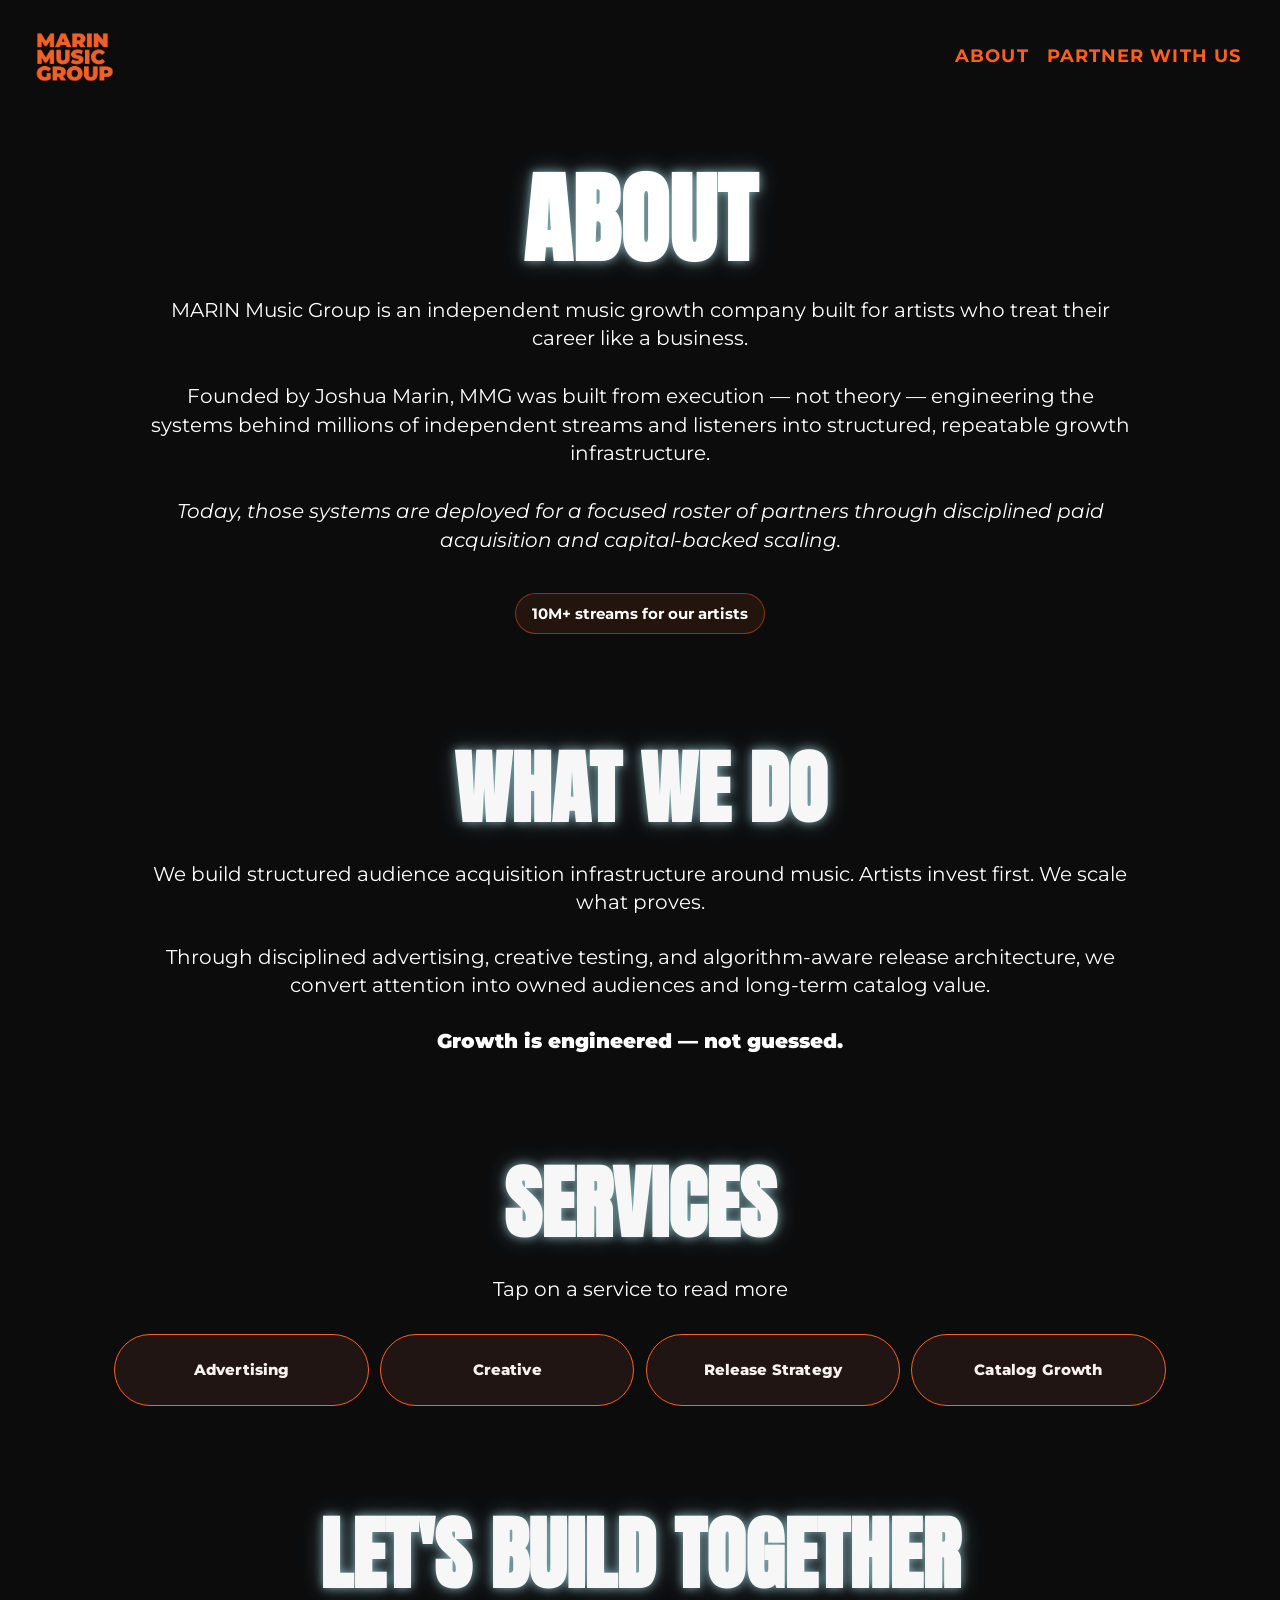
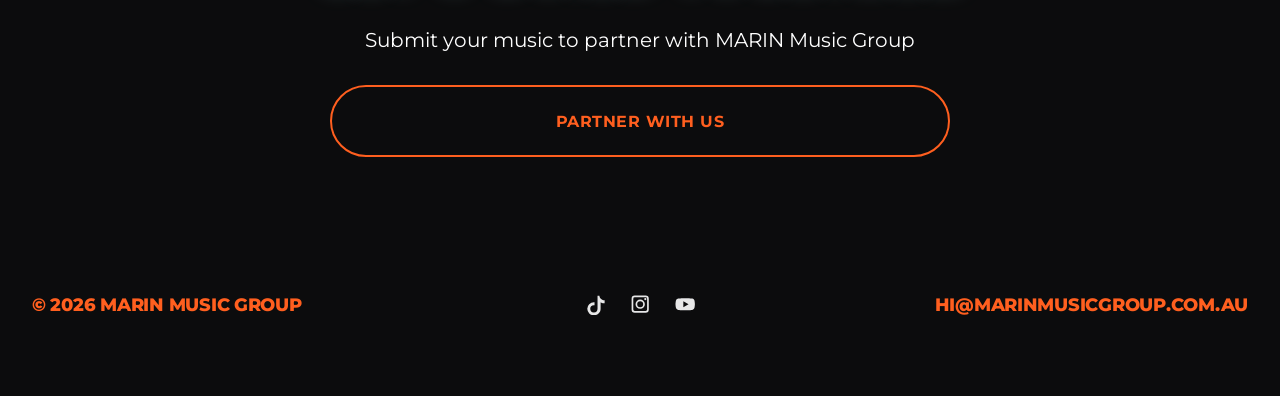
==== about.html @ ec26d5ca "Add Logo" ====
<!DOCTYPE html>
<html lang="en">
<head>
  <meta charset="UTF-8">
  <meta name="viewport" content="width=device-width, initial-scale=1.0">
  <title>About | Marin Music Group</title>
  <meta name="description" content="About MARIN Music Group">
  <link rel="preconnect" href="https://fonts.googleapis.com">
  <link rel="preconnect" href="https://fonts.gstatic.com" crossorigin>
  <link href="https://fonts.googleapis.com/css2?family=Anton&family=Montserrat:ital,wght@0,400;0,600;0,800;1,400&display=swap" rel="stylesheet">
  <link rel="stylesheet" href="style.css">
  <script defer src="/_vercel/insights/script.js"></script>
  <script defer src="script.js"></script>
  <style>
    html {
      background: #0c0c0d;
    }

    .about-main {
      background: linear-gradient(180deg, var(--bg-black) 0%, var(--bg-deep) 100%);
      padding-top: 0;
    }

    .site-header {
      border-bottom: 0;
    }

    .about-main .shell {
      width: min(100%, 1200px);
      margin-inline: auto;
      padding-inline: clamp(1rem, 4vw, 2rem);
    }

    .about-hero {
      padding: clamp(2.2rem, 4.8vw, 3.6rem) 0 clamp(2.4rem, 4.8vw, 3.4rem);
      min-height: auto;
      text-align: center;
    }

    .about-kicker {
      margin-bottom: clamp(0.75rem, 1.6vw, 1.2rem);
      color: var(--accent);
      letter-spacing: 0.1em;
      font-weight: 700;
      text-transform: uppercase;
      font-size: clamp(0.78rem, 1.6vw, 0.9rem);
    }

    .about-hero h1 {
      margin: 0 0 clamp(1.25rem, 2.6vw, 1.8rem);
      font-family: "Anton", sans-serif;
      text-transform: uppercase;
      letter-spacing: 0.01em;
      line-height: 0.96;
      font-size: clamp(2.6rem, 8vw, 6.2rem);
      color: #ffffff;
      text-shadow: 0 0 10px rgba(182, 243, 255, 0.62), 0 0 22px rgba(182, 243, 255, 0.28);
      transition: transform 260ms cubic-bezier(0.22, 1, 0.36, 1), filter 260ms cubic-bezier(0.22, 1, 0.36, 1);
    }

    .about-hero h1:hover {
      transform: translate3d(0, -3px, 0) scale(1.012);
      filter: brightness(1.08);
    }

    .about-lead {
      margin: 0 auto;
      max-width: 980px;
      color: #ffffff;
      font-size: clamp(0.98rem, 1.7vw, 1.24rem);
      line-height: 1.45;
    }

    .about-lead-emphasis {
      font-style: italic;
    }

    .founder-meta {
      margin: clamp(1.8rem, 3vw, 2.4rem) auto 0;
      max-width: fit-content;
      border: 1px solid rgba(255, 95, 31, 0.45);
      border-radius: 999px;
      padding: 0.62rem 1rem;
      color: #ffffff;
      font-weight: 700;
      font-size: clamp(0.78rem, 1.3vw, 0.95rem);
      background: rgba(255, 95, 31, 0.1);
      transition: transform 220ms ease, box-shadow 220ms ease, background-color 220ms ease;
      cursor: default;
    }

    .founder-meta:hover {
      transform: translateY(-1px);
      background: #261814;
      box-shadow: 0 0 18px rgba(255, 95, 31, 0.22);
    }

    .about-section {
      padding: clamp(2rem, 5.2vw, 3.4rem) 0;
      text-align: center;
    }

    .what-we-do-section {
      padding-top: clamp(2.6rem, 5.8vw, 3.8rem);
    }

    .about-section h2 {
      font-family: "Anton", sans-serif;
      font-size: clamp(2rem, 6.6vw, 5rem);
      line-height: 0.98;
      text-transform: uppercase;
      color: #f7f7f7;
      text-shadow: 0 0 10px rgba(182, 243, 255, 0.62), 0 0 22px rgba(182, 243, 255, 0.28);
      animation: glowPulse 3.2s ease-in-out infinite;
    }

    .about-cta-title {
      font-size: clamp(1.35rem, 2.7vw, 2.65rem);
      line-height: 1.02;
    }

    .about-cta-title .underlined {
      white-space: nowrap;
    }

    .underlined {
      position: relative;
      display: inline-block;
      padding-bottom: 0.22em;
    }

    .underlined::after {
      content: none;
    }

    .about-section p {
      margin: 1rem auto 0;
      max-width: 940px;
      color: #ffffff;
      font-size: clamp(0.95rem, 1.6vw, 1.15rem);
      line-height: 1.45;
    }

    .what-we-do-section p {
      max-width: 980px;
      font-size: clamp(0.98rem, 1.7vw, 1.24rem);
      line-height: 1.4;
    }


    .montserrat-black {
      font-family: "Montserrat", sans-serif;
      font-weight: 900;
    }

    .about-section p.services-helper {
      font-style: normal;
      font-weight: 400;
      font-size: clamp(0.98rem, 1.7vw, 1.24rem);
      line-height: 1.4;
      color: #ffffff;
      text-transform: none;
      letter-spacing: 0;
    }

    .about-section p.cta-helper {
      font-style: normal;
      font-weight: 400;
      font-size: clamp(0.98rem, 1.7vw, 1.24rem);
      line-height: 1.4;
      color: #ffffff;
      text-transform: none;
      letter-spacing: 0;
    }

    .about-section ul {
      margin: 1rem auto 0;
      list-style: none;
      max-width: 860px;
      display: grid;
      gap: 0.62rem;
    }

    .about-section li {
      color: #ffffff;
      font-size: clamp(0.95rem, 1.6vw, 1.15rem);
    }

    .what-we-do-copy {
      margin: 0.8rem auto 0;
      list-style: none;
      max-width: 860px;
      display: grid;
      gap: 0.62rem;
    }

    .what-we-do-copy li {
      color: #ffffff;
      font-size: clamp(0.95rem, 1.6vw, 1.15rem);
      line-height: 1.45;
    }

    .services-grid {
      margin-top: 1.9rem;
      display: grid;
      grid-template-columns: repeat(4, minmax(0, 1fr));
      gap: 0.7rem;
      width: min(100%, 1080px);
      margin-inline: auto;
      padding-inline: clamp(0.2rem, 1.8vw, 0.9rem);
    }

    .service-card {
      border: 1.5px solid var(--accent);
      border-radius: 999px;
      min-height: 72px;
      display: grid;
      place-items: center;
      padding: 0.78rem 1.1rem;
      color: #f7f2ed;
      font-family: "Montserrat", sans-serif;
      font-weight: 800;
      letter-spacing: 0.01em;
      text-transform: none;
      font-size: clamp(0.95rem, 1.2vw, 1.12rem);
      line-height: 1.2;
      background: #201512;
      transition: transform 220ms ease, box-shadow 220ms ease, background-color 220ms ease;
      cursor: pointer;
      width: 100%;
      appearance: none;
      -webkit-tap-highlight-color: transparent;
    }

    .service-card:hover {
      transform: translateY(-1px);
      background: #261814;
      box-shadow: 0 0 18px rgba(255, 95, 31, 0.22);
    }

    .service-card:focus-visible {
      outline: 2px solid var(--accent);
      outline-offset: 2px;
    }

    .service-modal {
      position: fixed;
      inset: 0;
      z-index: 999;
      display: grid;
      place-items: center;
      opacity: 0;
      pointer-events: none;
      transition: opacity 180ms ease;
      overscroll-behavior: none;
      touch-action: none;
    }

    .service-modal.is-open {
      opacity: 1;
      pointer-events: auto;
    }

    .service-modal__backdrop {
      position: absolute;
      inset: 0;
      border: 0;
      padding: 0;
      outline: none;
      box-shadow: none;
      background: rgba(0, 0, 0, 0.6);
      -webkit-tap-highlight-color: rgba(0, 0, 0, 0);
    }

    .service-modal__backdrop:focus,
    .service-modal__backdrop:focus-visible,
    .service-modal__backdrop:active {
      outline: none !important;
      box-shadow: none !important;
      -webkit-tap-highlight-color: rgba(0, 0, 0, 0);
    }

    .service-modal__dialog {
      position: relative;
      z-index: 1;
      width: min(92vw, 620px);
      background: #ffffff;
      border: 3px solid var(--accent);
      border-radius: 16px;
      padding: clamp(1.2rem, 3vw, 2rem);
      box-shadow: 0 22px 40px rgba(0, 0, 0, 0.3);
      color: #111111;
    }

    .service-modal__close {
      position: absolute;
      top: 10px;
      right: 12px;
      border: 0;
      background: transparent;
      color: #222222;
      font-size: 1.8rem;
      line-height: 1;
      cursor: pointer;
      -webkit-tap-highlight-color: transparent;
    }

    .service-modal__dialog h3 {
      font-family: "Anton", sans-serif;
      font-size: clamp(1.55rem, 4vw, 2.4rem);
      color: #111111;
      letter-spacing: 0.02em;
      text-transform: uppercase;
    }

    .service-modal__dialog p {
      margin-top: 0.8rem;
      font-family: "Montserrat", sans-serif;
      font-size: clamp(0.98rem, 2vw, 1.15rem);
      color: #2a2a2a;
      word-break: break-word;
    }

    .service-modal__nav {
      margin-top: 1.1rem;
      display: flex;
      justify-content: space-between;
      gap: 0.6rem;
    }

    .service-modal__arrow {
      border: 1.5px solid var(--accent);
      background: #fff;
      color: var(--accent);
      border-radius: 999px;
      min-width: 44px;
      min-height: 38px;
      padding: 0.3rem 0.8rem;
      font-size: 1.1rem;
      line-height: 1;
      cursor: pointer;
      transition: transform 180ms ease, background-color 180ms ease, color 180ms ease;
      -webkit-tap-highlight-color: transparent;
    }

    .service-modal__arrow:hover {
      transform: translateY(-1px);
      background: rgba(255, 95, 31, 0.1);
    }

    .about-cta-btn {
      margin-top: 1.9rem;
      width: min(100% - 0.5rem, 620px);
    }

    body.service-modal-open {
      position: fixed;
      inset: 0;
      width: 100%;
      overflow: hidden;
      overscroll-behavior: none;
      touch-action: none;
    }

    @media (max-width: 1000px) {
      .services-grid {
        grid-template-columns: repeat(3, minmax(0, 1fr));
      }
    }

    @media (max-width: 760px) {
      .about-main {
        padding: 0.25rem 0 1rem;
      }

      .about-hero h1,
      .about-section h2 {
        text-shadow: 0 0 6px rgba(182, 243, 255, 0.27), 0 0 13px rgba(182, 243, 255, 0.1);
        animation-name: glowPulseMobile;
      }

      .about-hero {
        padding-top: clamp(2rem, 5.8vw, 2.9rem);
        padding-bottom: clamp(2rem, 5.4vw, 2.7rem);
      }

      .about-hero,
      .about-section {
        padding-left: clamp(0.95rem, 4vw, 1.3rem);
        padding-right: clamp(0.95rem, 4vw, 1.3rem);
      }

      .about-cta-title .underlined {
        white-space: normal;
      }

      .cta-helper .cta-brand-line {
        display: block;
      }

      .services-grid {
        grid-template-columns: repeat(2, minmax(0, 1fr));
        padding-inline: clamp(0.5rem, 3vw, 0.9rem);
      }

      .about-cta-btn {
        width: min(100% - 0.9rem, 620px);
      }

      .service-card:focus,
      .service-card:focus-visible,
      .service-modal__backdrop:focus,
      .service-modal__backdrop:focus-visible,
      .service-modal__close:focus,
      .service-modal__close:focus-visible,
      .service-modal__arrow:focus,
      .service-modal__arrow:focus-visible {
        outline: none;
        box-shadow: none;
      }

    }

    @media (max-width: 500px) {
      .services-grid {
        grid-template-columns: 1fr;
        padding-inline: clamp(0.55rem, 4vw, 1rem);
      }

      .about-cta-btn {
        width: min(100% - 1rem, 620px);
      }
    }
  </style>
</head>
<body>
  <header class="site-header">
    <div class="shell nav-row">
      <a class="brand" href="/">
        <img src="Assets/Images/MMG-Logo-Final.png" alt="Marin Music Group">
      </a>
      <button class="nav-toggle" type="button" aria-label="Toggle navigation" aria-expanded="false" aria-controls="main-nav">
        <span></span>
        <span></span>
      </button>
      <nav id="main-nav" class="mobile-nav bottom-nav" aria-label="Main navigation">
        <a href="/about" class="nav-item">ABOUT</a>
        <a href="/partner-with-us" class="nav-item">PARTNER WITH US</a>
      </nav>
    </div>
  </header>

  <main id="hero" class="about-main">
    <section class="about-hero shell reveal">
      <h1>ABOUT</h1>
      <p class="about-lead">
        MARIN Music Group is an independent music growth company built for artists who treat their career like a business.
        <br><br>
        Founded by Joshua Marin, MMG was built from execution — not theory — engineering the systems behind millions of independent streams and listeners into structured, repeatable growth infrastructure.
        <br><br>
        <span class="about-lead-emphasis">Today, those systems are deployed for a focused roster of partners through disciplined paid acquisition and capital-backed scaling.</span>
      </p>
      <p class="founder-meta">10M+ streams for our artists</p>
    </section>

    <section class="about-section what-we-do-section shell reveal">
      <h2><span class="underlined">What We Do</span></h2>
      <p>
        We build structured audience acquisition infrastructure around music.
        Artists invest first. We scale what proves.
        <br><br>
        Through disciplined advertising, creative testing, and algorithm-aware release architecture, we convert attention into owned audiences and long-term catalog value.
        <br><br>
        <span class="montserrat-black">Growth is engineered — not guessed.</span>
      </p>
    </section>

    <section class="about-section shell reveal">
      <h2><span class="underlined">Services</span></h2>
      <p class="services-helper">Tap on a service to read more</p>
      <div class="services-grid">
        <button type="button" class="service-card service-trigger" data-service="Advertising">Advertising</button>
        <button type="button" class="service-card service-trigger" data-service="Creative">Creative</button>
        <button type="button" class="service-card service-trigger" data-service="Release Strategy">Release Strategy</button>
        <button type="button" class="service-card service-trigger" data-service="Catalog Growth">Catalog Growth</button>
      </div>
    </section>

    <section class="about-section shell reveal">
      <h2 class="about-cta-title"><span class="underlined">LET'S BUILD TOGETHER</span></h2>
      <p class="cta-helper">Submit your music to partner with <span class="cta-brand-line">MARIN Music Group</span></p>
      <a class="oval-btn oval-btn-accent about-cta-btn" href="/partner-with-us">PARTNER WITH US</a>
    </section>
  </main>

  <div class="service-modal" id="service-modal" aria-hidden="true">
    <div class="service-modal__backdrop" data-close-modal aria-hidden="true"></div>
    <div class="service-modal__dialog" role="dialog" aria-modal="true" aria-labelledby="service-modal-title">
      <button class="service-modal__close" type="button" aria-label="Close popup" data-close-modal>&times;</button>
      <h3 id="service-modal-title">Service</h3>
      <p id="service-modal-copy"></p>
      <nav class="service-modal__nav" aria-label="Service navigation">
        <button class="service-modal__arrow" type="button" id="service-prev" aria-label="Previous service">&#8592;</button>
        <button class="service-modal__arrow" type="button" id="service-next" aria-label="Next service">&#8594;</button>
      </nav>
    </div>
  </div>

  <footer class="site-footer shell reveal">
    <p class="copyright">© 2026 MARIN MUSIC GROUP</p>

    <nav class="socials" aria-label="Social links">
      <a href="#" aria-label="TikTok">
        <svg viewBox="0 0 24 24" aria-hidden="true">
          <path d="M16.5 3c.2 1.7 1.1 3.1 2.6 3.9 1 .6 2 .9 3 .9v3.2c-1.4 0-2.8-.3-4.1-.9l-.2-.1v6.8c0 2.1-.8 3.8-2.2 5.1a7.2 7.2 0 0 1-5 2A7.1 7.1 0 0 1 3.5 17a7.1 7.1 0 0 1 7.1-7.1h.7v3.2h-.7a3.9 3.9 0 1 0 3.9 3.9V3h2z"></path>
        </svg>
      </a>
      <a href="#" aria-label="Instagram">
        <svg viewBox="0 0 24 24" aria-hidden="true">
          <path d="M12 7a5 5 0 1 0 0 10 5 5 0 0 0 0-10zm0 8.2a3.2 3.2 0 1 1 0-6.4 3.2 3.2 0 0 1 0 6.4z"></path>
          <path d="M17.8 2.8H6.2A3.4 3.4 0 0 0 2.8 6.2v11.6a3.4 3.4 0 0 0 3.4 3.4h11.6a3.4 3.4 0 0 0 3.4-3.4V6.2a3.4 3.4 0 0 0-3.4-3.4zm1.6 15a1.6 1.6 0 0 1-1.6 1.6H6.2a1.6 1.6 0 0 1-1.6-1.6V6.2a1.6 1.6 0 0 1 1.6-1.6h11.6a1.6 1.6 0 0 1 1.6 1.6v11.6z"></path>
          <circle cx="17.5" cy="6.5" r="1.2"></circle>
        </svg>
      </a>
      <a href="#" aria-label="YouTube">
        <svg viewBox="0 0 24 24" aria-hidden="true">
          <path d="M22 8.4c-.2-1.3-1.2-2.3-2.5-2.5C17.3 5.5 12 5.5 12 5.5s-5.3 0-7.5.4A3 3 0 0 0 2 8.4c-.4 2.3-.4 3.6-.4 3.6s0 1.3.4 3.6c.2 1.3 1.2 2.3 2.5 2.5 2.2.4 7.5.4 7.5.4s5.3 0 7.5-.4c1.3-.2 2.3-1.2 2.5-2.5.4-2.3.4-3.6.4-3.6s0-1.3-.4-3.6zM10 15.2V8.8L15.6 12 10 15.2z"></path>
        </svg>
      </a>
    </nav>

    <a class="email" href="mailto:hi@marinmusicgroup.com.au">HI@MARINMUSICGROUP.COM.AU</a>
  </footer>

  <script>
    const serviceModal = document.getElementById("service-modal");
    const serviceTitle = document.getElementById("service-modal-title");
    const serviceCopy = document.getElementById("service-modal-copy");
    const serviceDialog = serviceModal?.querySelector(".service-modal__dialog");
    const servicePrev = document.getElementById("service-prev");
    const serviceNext = document.getElementById("service-next");
    const serviceTriggers = document.querySelectorAll(".service-trigger");
    const closeModalButtons = document.querySelectorAll("[data-close-modal]");
    const serviceOrder = Array.from(serviceTriggers).map((button) => button.getAttribute("data-service")).filter(Boolean);
    let activeServiceIndex = 0;
    let lockedScrollY = 0;

    const serviceDescriptions = {
      "Advertising": "We operate a disciplined Meta advertising framework built for large-scale audience acquisition. Using broad targeting and structured creative testing, we identify scalable demand and compound results over time. Our average tier-1 listener acquisition sits between $0.30-$0.50 AUD.",
      "Creative": "Attention is the bottleneck. We produce and test high-volume creative designed to convert passive scrollers into active listeners. Every asset is performance-driven and refined through data.",
      "Release Strategy": "We architect releases for momentum, not momentary spikes. Positioning, sequencing, and distribution timing are structured to maximise algorithmic lift and compound catalog performance.",
      "Catalog Growth": "A single release does not build leverage. We structure campaigns to compound streams across the entire catalog, increasing lifetime value and creating long-term revenue durability."
    };

    const updateServiceModal = (serviceName) => {
      if (!serviceModal || !serviceTitle || !serviceCopy) return;
      serviceTitle.textContent = serviceName;
      serviceCopy.textContent = serviceDescriptions[serviceName] || "xoxoxoxoxoxoxoxoxoxoxoxoxooxox";
    };

    const openServiceModal = (serviceName) => {
      if (!serviceModal) return;
      const idx = serviceOrder.indexOf(serviceName);
      activeServiceIndex = idx >= 0 ? idx : 0;
      updateServiceModal(serviceOrder[activeServiceIndex] || serviceName);
      lockedScrollY = window.scrollY || window.pageYOffset || 0;
      serviceModal.classList.add("is-open");
      serviceModal.setAttribute("aria-hidden", "false");
      document.body.classList.add("nav-open");
      document.body.classList.add("service-modal-open");
      document.body.style.top = `-${lockedScrollY}px`;
    };

    const cycleService = (direction) => {
      if (!serviceOrder.length) return;
      activeServiceIndex = (activeServiceIndex + direction + serviceOrder.length) % serviceOrder.length;
      updateServiceModal(serviceOrder[activeServiceIndex]);
    };

    let touchStartX = 0;
    let touchStartY = 0;
    let touchEndX = 0;
    let touchEndY = 0;

    const handleSwipeStart = (event) => {
      const touch = event.changedTouches?.[0];
      if (!touch) return;
      touchStartX = touch.clientX;
      touchStartY = touch.clientY;
      touchEndX = touch.clientX;
      touchEndY = touch.clientY;
    };

    const handleSwipeMove = (event) => {
      const touch = event.changedTouches?.[0];
      if (!touch) return;
      touchEndX = touch.clientX;
      touchEndY = touch.clientY;
    };

    const handleSwipeEnd = () => {
      if (!serviceModal?.classList.contains("is-open")) return;
      const deltaX = touchEndX - touchStartX;
      const deltaY = touchEndY - touchStartY;
      const minSwipeDistance = 42;

      if (Math.abs(deltaX) < minSwipeDistance) return;
      if (Math.abs(deltaX) <= Math.abs(deltaY) * 1.2) return;

      if (deltaX > 0) {
        cycleService(-1);
      } else {
        cycleService(1);
      }
    };

    const closeServiceModal = () => {
      if (!serviceModal) return;
      serviceModal.classList.remove("is-open");
      serviceModal.setAttribute("aria-hidden", "true");
      document.body.classList.remove("nav-open");
      document.body.classList.remove("service-modal-open");
      document.body.style.top = "";
      window.scrollTo(0, lockedScrollY);
    };

    serviceTriggers.forEach((button) => {
      button.addEventListener("click", () => {
        const serviceName = button.getAttribute("data-service") || "Service";
        openServiceModal(serviceName);
      });
    });

    closeModalButtons.forEach((button) => {
      button.addEventListener("click", closeServiceModal);
    });

    servicePrev?.addEventListener("click", () => cycleService(-1));
    serviceNext?.addEventListener("click", () => cycleService(1));
    serviceDialog?.addEventListener("touchstart", handleSwipeStart, { passive: true });
    serviceDialog?.addEventListener("touchmove", handleSwipeMove, { passive: true });
    serviceDialog?.addEventListener("touchend", handleSwipeEnd, { passive: true });
    serviceModal?.addEventListener(
      "touchmove",
      (event) => {
        if (!serviceModal.classList.contains("is-open")) return;
        event.preventDefault();
      },
      { passive: false }
    );

    window.addEventListener("keydown", (event) => {
      if (event.key === "Escape" && serviceModal?.classList.contains("is-open")) {
        closeServiceModal();
      }
      if (!serviceModal?.classList.contains("is-open")) return;
      if (event.key === "ArrowLeft") {
        cycleService(-1);
      }
      if (event.key === "ArrowRight") {
        cycleService(1);
      }
    });

  </script>
</body>
</html>
---- style.css ----
:root {
  --bg-black: #0c0c0d;
  --bg-deep: #0c0c0d;
  --text: #ffffff;
  --muted: #ffffff;
  --accent: #ff5f1f;
  --glow: #b6f3ff;
}

* {
  box-sizing: border-box;
  margin: 0;
  padding: 0;
}

body {
  background: #0c0c0d;
  color: var(--text);
  font-family: "Montserrat", sans-serif;
  overflow-x: hidden;
}

.shell {
  width: 100%;
  max-width: none;
  padding-inline: clamp(1rem, 3vw, 2rem);
  margin-inline: auto;
}

.site-header {
  position: sticky;
  top: 0;
  z-index: 20;
  background: #0c0c0d;
  border-bottom: 0;
}

.nav-row {
  min-height: 114px;
  display: grid;
  grid-template-columns: auto 1fr auto;
  align-items: center;
  padding-block: 0;
}

.brand {
  display: flex;
  align-items: center;
  align-self: center;
  height: 100%;
  color: var(--accent);
  text-decoration: none;
  font-family: "Montserrat", sans-serif;
  font-weight: 800;
  letter-spacing: -0.015em;
  font-size: clamp(0.92rem, 2.8vw, 1.1rem);
  line-height: 1;
  text-align: left;
}

.brand img {
  display: block;
  width: auto;
  height: clamp(35px, 3.9vw, 51px);
}

.mobile-nav {
  display: block;
  grid-column: 3;
  justify-self: end;
  text-align: right;
  align-self: center;
  line-height: 1;
}

.mobile-nav .nav-item {
  display: inline-block;
  text-decoration: none;
  color: var(--accent);
  font-size: clamp(0.92rem, 2.8vw, 1.1rem);
  font-weight: 700;
  letter-spacing: 0.06em;
  padding: 0;
  margin: 0 0.45rem;
  line-height: 1;
  position: relative;
  padding-bottom: 0.2rem;
}

.mobile-nav .nav-item::after {
  content: "";
  position: absolute;
  left: 0;
  bottom: 0;
  width: 0;
  height: 2px;
  background: var(--accent);
  transition: width 180ms ease;
}

.mobile-nav .nav-item:hover {
  color: var(--accent);
}

.mobile-nav .nav-item:hover::after {
  width: 100%;
}

.nav-toggle {
  display: none;
  width: 2.2rem;
  height: 2.2rem;
  position: relative;
  border: 0;
  background: transparent;
  padding: 0;
  justify-self: end;
  flex-direction: column;
  align-items: center;
  justify-content: center;
  gap: 0.44rem;
  cursor: pointer;
}

.nav-toggle span {
  display: block;
  width: 1.6rem;
  height: 2px;
  border-radius: 2px;
  background: var(--accent);
  transform-origin: center;
}

.hero {
  position: relative;
  min-height: 100vh;
  padding-top: 40px;
  display: grid;
  align-items: center;
}

.video-slot {
  position: absolute;
  inset: 0;
  background: #000;
  border: 1px solid rgba(255, 255, 255, 0.08);
  width: 100%;
  height: 100%;
  object-fit: cover;
}

.video-slot span {
  position: absolute;
  top: 16px;
  right: 16px;
  font-size: 0.7rem;
  color: rgba(255, 255, 255, 0.45);
  letter-spacing: 0.08em;
}

.hero-content {
  position: relative;
  z-index: 2;
  text-align: center;
  max-width: 980px;
  margin-inline: auto;
  padding-block: clamp(3.2rem, 7vw, 5.6rem);
  transform: translateY(clamp(-34px, -3.4vh, -18px));
}

.hero h1,
.glow-title {
  position: relative;
  display: inline-block;
  font-family: "Anton", sans-serif;
  text-transform: uppercase;
  letter-spacing: 0.01em;
  line-height: 0.96;
  color: #ffffff;
  text-shadow: 0 0 10px rgba(182, 243, 255, 0.62), 0 0 22px rgba(182, 243, 255, 0.28);
  animation: glowPulse 3.2s ease-in-out infinite;
  transition: transform 260ms cubic-bezier(0.22, 1, 0.36, 1), filter 260ms cubic-bezier(0.22, 1, 0.36, 1);
  will-change: transform;
}


.hero h1:hover,
.glow-title:hover {
  transform: translate3d(0, -3px, 0) scale(1.012);
  filter: brightness(1.08);
}

.partner .glow-title:hover {
  transform: translate3d(0, -3px, 0) scale(1.012);
  filter: brightness(1.08);
}

.hero h1 {
  font-size: clamp(4.2rem, 10vw, 9.2rem);
}

.hero p {
  margin-top: 1rem;
  font-weight: 800;
  font-size: clamp(1.1rem, 2.2vw, 1.9rem);
}

.hero-cta {
  margin-top: 1.25rem;
  width: min(100%, 620px);
}

.oval-btn {
  margin: 2rem auto 0;
  width: min(100%, 760px);
  min-height: 72px;
  border: 2px solid #ffffff;
  border-radius: 999px;
  display: grid;
  place-items: center;
  text-decoration: none;
  color: #ffffff;
  font-weight: 700;
  letter-spacing: 0.03em;
}

.oval-btn.hero-cta,
.oval-btn.oval-btn-accent {
  border-color: var(--accent);
  color: var(--accent);
  background: transparent;
  width: min(100%, 620px);
  transition: transform 260ms cubic-bezier(0.22, 1, 0.36, 1), width 260ms cubic-bezier(0.22, 1, 0.36, 1), box-shadow 260ms ease, background-color 260ms ease;
}

.oval-btn.hero-cta:hover,
.oval-btn.hero-cta:focus-visible,
.oval-btn.oval-btn-accent:hover,
.oval-btn.oval-btn-accent:focus-visible {
  width: min(100%, 690px);
  transform: translateY(-1px) scale(1.015);
  background: rgba(255, 95, 31, 0.08);
  box-shadow: 0 0 24px rgba(255, 95, 31, 0.28);
}

.oval-btn:hover {
  opacity: 0.9;
}

.about {
  background: var(--bg-deep);
  text-align: center;
  padding: clamp(3.4rem, 8vw, 5rem) 0 3.2rem;
}

.about h2 {
  font-size: clamp(3.2rem, 6.8vw, 6.2rem);
}

.about-text {
  max-width: 1100px;
  margin-inline: auto;
  padding-top: clamp(1rem, 3vw, 1.8rem);
  padding-bottom: clamp(1.8rem, 5vw, 3rem);
}

.about-text .glow-title {
  white-space: normal;
  text-wrap: balance;
}

.about-copy {
  margin: 1rem auto 0;
  max-width: 760px;
  font-size: clamp(0.96rem, 1.45vw, 1.25rem);
  line-height: 1.35;
  color: #ffffff;
}

.about-copy-single-line {
  white-space: normal;
  font-size: clamp(0.96rem, 1.45vw, 1.25rem);
}

.about-copy-emphasis {
  display: inline-block;
  font-family: "Montserrat", sans-serif;
  font-weight: 900;
  text-decoration: underline;
  text-decoration-color: var(--accent);
  text-decoration-thickness: 2px;
  text-underline-offset: 0.18em;
}

.about-copy strong {
  font-weight: 800;
}

.about-copy em {
  font-style: italic;
}

.about-highlight {
  margin-top: 1rem;
  font-size: clamp(1rem, 1.65vw, 1.35rem);
  text-decoration: underline;
  text-decoration-color: var(--accent);
  text-decoration-thickness: 2px;
  font-weight: 700;
}

.image-slot {
  --mx: 0px;
  --my: 0px;
  margin-top: clamp(2rem, 6vw, 3.2rem);
  width: min(100% - clamp(3rem, 8vw, 8rem), 1700px);
  margin-inline: auto;
  height: min(88vh, 52vw);
  position: relative;
  overflow: hidden;
  background: #12181a;
  border-radius: 6px;
}

.image-slot img {
  position: relative;
  z-index: 1;
  width: 100%;
  height: 100%;
  object-fit: cover;
  display: block;
}

.image-slot::after {
  content: "";
  position: absolute;
  inset: -35%;
  z-index: 2;
  pointer-events: none;
  opacity: 0.17;
  mix-blend-mode: soft-light;
  background-image:
    repeating-radial-gradient(circle at 25% 35%, rgba(255, 255, 255, 0.34) 0 0.65px, rgba(0, 0, 0, 0.32) 0.65px 1.3px),
    repeating-radial-gradient(circle at 70% 60%, rgba(255, 255, 255, 0.28) 0 0.55px, rgba(0, 0, 0, 0.28) 0.55px 1.1px),
    repeating-linear-gradient(0deg, rgba(255, 255, 255, 0.1) 0 1px, rgba(0, 0, 0, 0.08) 1px 2px);
  background-size: 72px 72px, 58px 58px, 100% 3px;
  animation: grainDrift 5.2s linear infinite, grainRapid 95ms steps(4) infinite, softFlicker 2.8s steps(3) infinite;
  transform: translate(calc(var(--mx) * 0.5), calc(var(--my) * 0.5));
  transition: transform 35ms linear;
  will-change: background-position, opacity, transform;
  filter: none;
}

.image-slot::before {
  content: "";
  position: absolute;
  inset: 0;
  z-index: 2;
  pointer-events: none;
  background-image:
    repeating-linear-gradient(
      180deg,
      rgba(255, 255, 255, 0.06) 0 1px,
      transparent 1px 4px
    );
  mix-blend-mode: soft-light;
  opacity: 0.06;
  animation: scanFloat 12s linear infinite, gateWeave 6.2s ease-in-out infinite;
  transform: translate(calc(var(--mx) * 0.2), calc(var(--my) * 0.2));
  transition: transform 45ms linear;
}

@keyframes grainDrift {
  0% {
    background-position: 0 0, 0 0, 0 0;
  }
  33% {
    background-position: -11px 8px, 8px -6px, 0 0;
  }
  66% {
    background-position: 8px -9px, -9px 7px, 0 0;
  }
  100% {
    background-position: 0 0, 0 0, 0 0;
  }
}

@keyframes scanFloat {
  0% {
    background-position: 0 0;
  }
  100% {
    background-position: 0 220px;
  }
}

@keyframes softFlicker {
  0% {
    opacity: 0.09;
  }
  35% {
    opacity: 0.13;
  }
  70% {
    opacity: 0.1;
  }
  100% {
    opacity: 0.11;
  }
}

@keyframes grainRapid {
  0% {
    background-position: 0 0, 0 0, 0 0;
  }
  25% {
    background-position: 4px -5px, -5px 4px, 0 0;
  }
  50% {
    background-position: -3px 4px, 4px -3px, 0 0;
  }
  75% {
    background-position: 5px 3px, -4px -5px, 0 0;
  }
  100% {
    background-position: 0 0, 0 0, 0 0;
  }
}

@keyframes gateWeave {
  0% {
    background-position: 0 0;
  }
  25% {
    background-position: 0 1px;
  }
  50% {
    background-position: 0 -1px;
  }
  100% {
    background-position: 0 0;
  }
}

@keyframes glowPulse {
  0% {
    text-shadow: 0 0 8px rgba(182, 243, 255, 0.5), 0 0 16px rgba(182, 243, 255, 0.2);
  }
  50% {
    text-shadow: 0 0 14px rgba(182, 243, 255, 0.72), 0 0 28px rgba(182, 243, 255, 0.34);
  }
  100% {
    text-shadow: 0 0 8px rgba(182, 243, 255, 0.5), 0 0 16px rgba(182, 243, 255, 0.2);
  }
}

@keyframes glowPulseMobile {
  0% {
    text-shadow: 0 0 4px rgba(182, 243, 255, 0.2), 0 0 9px rgba(182, 243, 255, 0.07);
  }
  50% {
    text-shadow: 0 0 8px rgba(182, 243, 255, 0.31), 0 0 15px rgba(182, 243, 255, 0.12);
  }
  100% {
    text-shadow: 0 0 4px rgba(182, 243, 255, 0.2), 0 0 9px rgba(182, 243, 255, 0.07);
  }
}

.partner {
  padding: clamp(3.5rem, 9vw, 6rem) 0;
  display: flex;
  flex-direction: column;
  align-items: center;
  text-align: center;
  background: var(--bg-deep);
}

.partner h2 {
  max-width: 980px;
  margin-inline: auto;
  font-size: clamp(3.2rem, 6.8vw, 6.2rem);
}

.accent-underline {
  text-decoration: none;
  color: inherit;
}

.no-wrap {
  white-space: nowrap;
}

.oval-btn-accent {
  margin-top: 2rem;
}

.site-footer {
  background: var(--bg-deep);
  display: grid;
  grid-template-columns: 1fr auto 1fr;
  align-items: center;
  gap: 1rem;
  text-align: left;
  padding: clamp(2.8rem, 7vw, 4.8rem) clamp(1rem, 3vw, 2rem);
}

.copyright {
  color: var(--accent);
  font-family: "Montserrat", sans-serif;
  font-weight: 800;
  font-size: clamp(0.92rem, 2.8vw, 1.1rem);
  letter-spacing: -0.015em;
}

.socials {
  display: flex;
  justify-content: center;
  align-items: center;
  gap: 0.85rem;
}

.socials a {
  width: 1.95rem;
  height: 1.95rem;
  display: inline-flex;
  align-items: center;
  justify-content: center;
  color: rgba(255, 255, 255, 0.9);
  text-decoration: none;
}

.socials a svg {
  width: 1.4rem;
  height: 1.4rem;
  fill: currentColor;
}

.socials a:hover {
  color: #ffffff;
}

.email {
  justify-self: end;
  text-align: right;
  color: var(--accent);
  text-decoration: none;
  font-family: "Montserrat", sans-serif;
  font-weight: 800;
  font-size: clamp(0.92rem, 2.8vw, 1.1rem);
  letter-spacing: -0.015em;
}

.reveal {
  opacity: 0;
  transform: translateY(18px);
  transition: opacity 0.7s ease, transform 0.7s ease;
}

.reveal.visible {
  opacity: 1;
  transform: translateY(0);
}

@media (max-width: 900px) {
  .shell {
    padding-inline: 1rem;
  }

  .nav-row {
    min-height: 114px;
    grid-template-columns: 1fr auto 1fr;
    align-items: center;
    row-gap: 0;
    padding-block: 0;
  }

  .brand {
    grid-column: 2;
    justify-self: center;
    align-self: center;
    text-align: center;
    padding-inline: 0;
    white-space: nowrap;
    font-size: clamp(1rem, 5.2vw, 1.55rem);
    letter-spacing: 0.015em;
  }

  .nav-toggle {
    display: inline-flex;
    grid-column: 3;
    justify-self: end;
    z-index: 12;
  }

  .mobile-nav {
    position: fixed;
    top: 114px;
    left: 0;
    width: 100vw;
    height: calc(100dvh - 114px);
    min-height: calc(100dvh - 114px);
    z-index: 10;
    display: flex;
    flex-direction: column;
    align-items: center;
    justify-content: flex-start;
    gap: 0.95rem;
    padding: 7.2rem 1.25rem 2rem;
    background: #0c0c0d;
    opacity: 0;
    pointer-events: none;
    transform: translateY(0);
    transition: opacity 220ms ease;
  }

  .site-header.is-open .mobile-nav {
    opacity: 1;
    pointer-events: auto;
  }

  .mobile-nav .nav-item {
    display: inline-flex;
    align-items: center;
    justify-content: center;
    margin: 0;
    width: min(88vw, 430px);
    min-height: 58px;
    padding: 0.75rem 1.1rem;
    border: 2px solid var(--accent);
    border-radius: 999px;
    font-size: clamp(1.05rem, 4.8vw, 1.45rem);
    text-align: center;
    letter-spacing: 0.03em;
    color: var(--accent);
    font-family: "Montserrat", sans-serif;
    font-weight: 700;
    background: transparent;
  }

  .mobile-nav .nav-item::after {
    display: none;
  }

  .mobile-nav .nav-item:hover {
    color: var(--accent);
  }

  .site-header.is-open .nav-toggle span:nth-child(1) {
    position: absolute;
    top: 50%;
    left: 50%;
    transform: translate(-50%, -50%) rotate(45deg);
  }

  .site-header.is-open .nav-toggle span:nth-child(2) {
    position: absolute;
    top: 50%;
    left: 50%;
    transform: translate(-50%, -50%) rotate(-45deg);
  }

  .nav-toggle span {
    transition: transform 180ms ease, opacity 180ms ease;
  }

  .hero-content {
    padding: 0;
    transform: none;
    min-height: calc(100svh - 114px);
    display: grid;
    align-content: center;
    justify-items: center;
    gap: 0.9rem;
  }

  .hero h1 {
    font-size: clamp(3.8rem, 11vw, 6.6rem);
  }

  .hero h1,
  .glow-title {
    text-shadow: 0 0 6px rgba(182, 243, 255, 0.27), 0 0 13px rgba(182, 243, 255, 0.1);
    animation-name: glowPulseMobile;
  }

  .about-copy {
    font-size: clamp(0.95rem, 2.6vw, 1.1rem);
  }

  .about-text .glow-title {
    white-space: normal;
    font-size: clamp(1.8rem, 7.3vw, 3rem);
    line-height: 1;
  }

  .partner h2 {
    font-size: clamp(1.8rem, 7.3vw, 3rem);
    line-height: 1;
  }

  .image-slot {
    height: min(78vh, 92vw);
    min-height: 0;
  }
}

body.nav-open {
  overflow: hidden;
}

@media (max-width: 700px) {
  .shell {
    padding-inline: 0.75rem;
  }

  .hero {
    min-height: calc(100svh - 114px);
  }

  .hero-content {
    min-height: calc(100svh - 114px);
    padding: 0;
  }

  .hero h1 {
    font-size: clamp(3rem, 15vw, 5.2rem);
  }

  .brand {
    font-size: clamp(0.92rem, 5vw, 1.28rem);
  }

  .mobile-nav .nav-item {
    font-size: 0.92rem;
  }

  .oval-btn {
    min-height: 58px;
  }

  .email {
    line-height: 1;
    word-break: break-word;
  }
}

@media (max-width: 1120px) {
  .site-footer {
    grid-template-columns: 1fr;
    text-align: center;
    justify-items: center;
    gap: 1rem;
  }

  .copyright,
  .email {
    text-align: center;
    justify-self: center;
  }
}
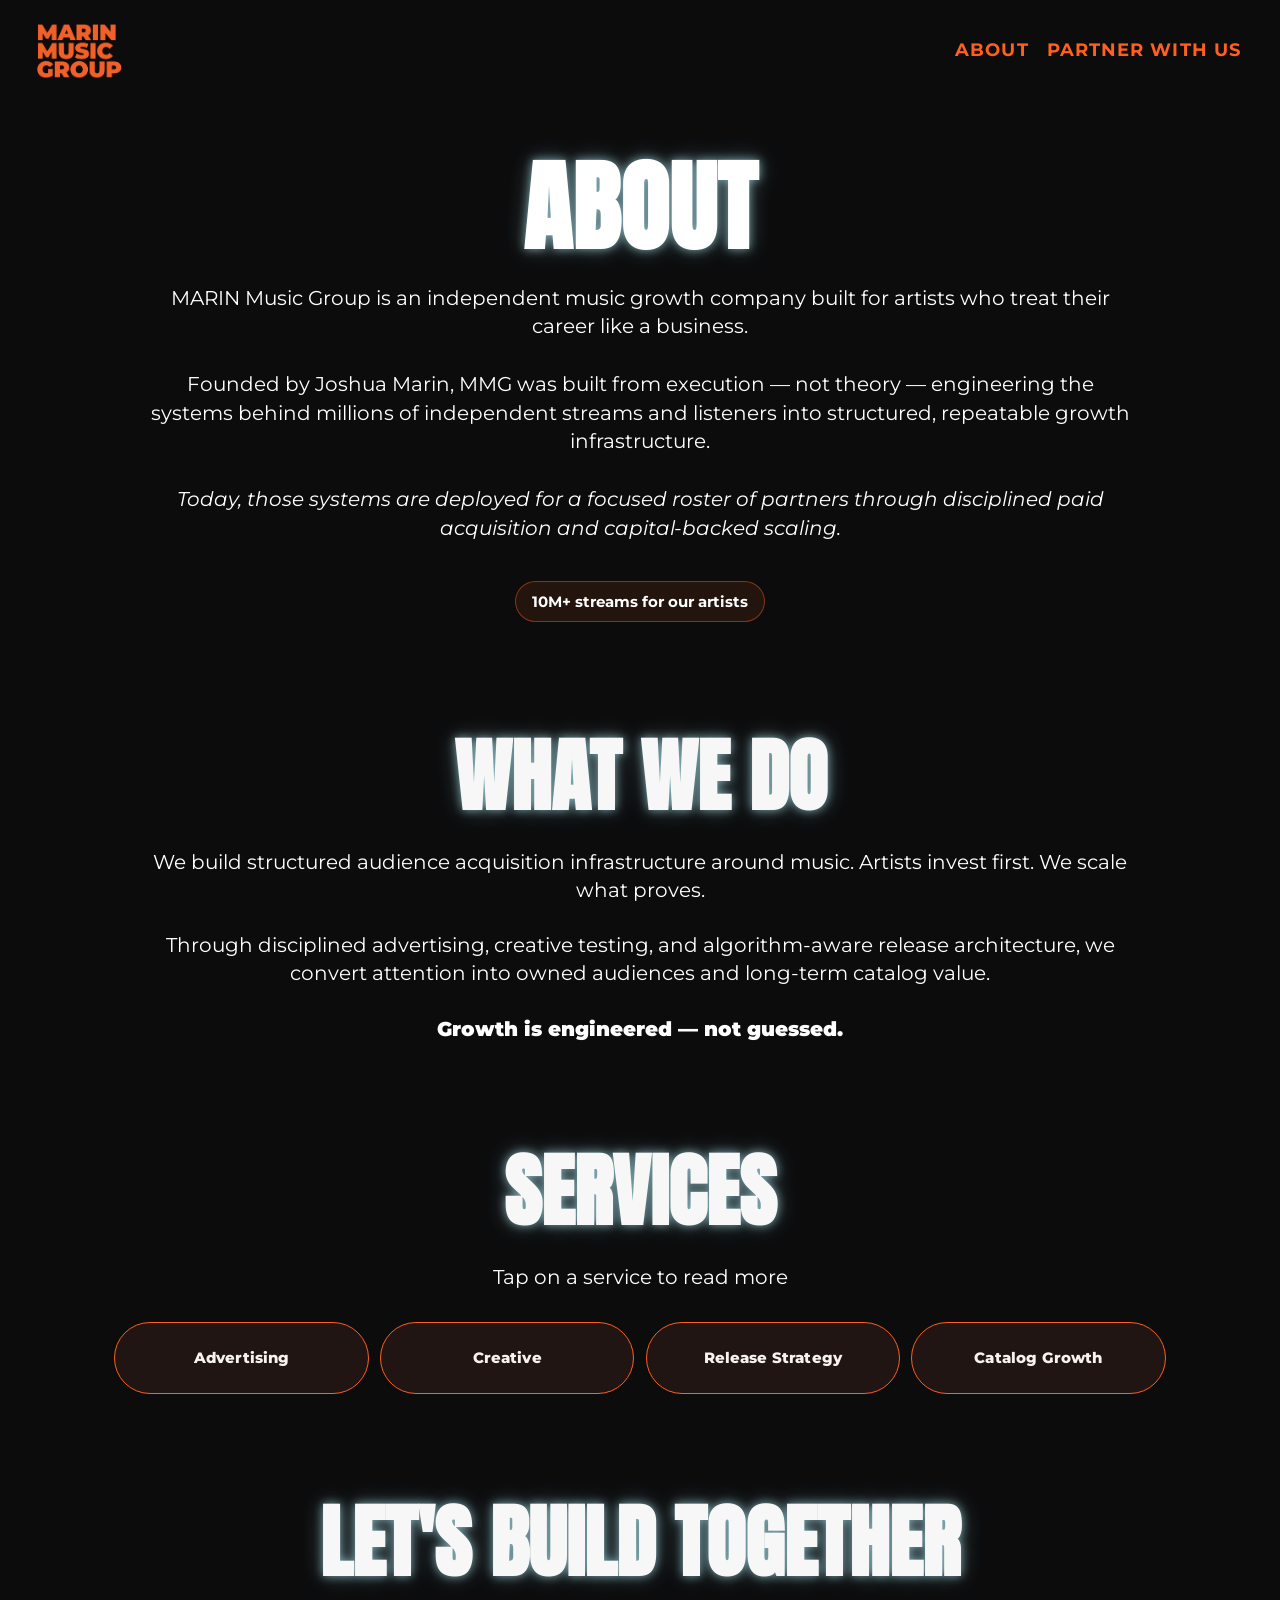
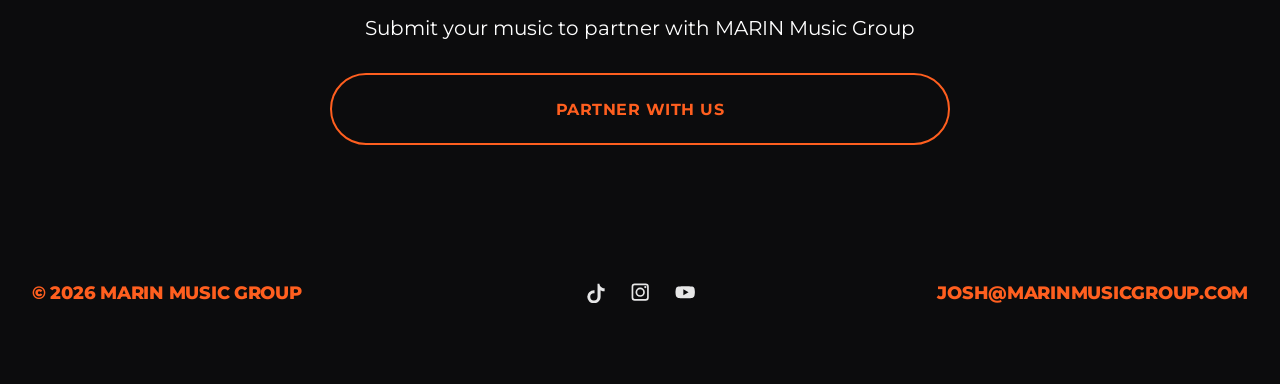
==== commit 4fe94d93: "8 / 3 / 26" ====
--- a/about.html
+++ b/about.html
@@ -529,7 +529,7 @@
       </a>
     </nav>
 
-    <a class="email" href="mailto:hi@marinmusicgroup.com.au">HI@MARINMUSICGROUP.COM.AU</a>
+    <a class="email" href="mailto:josh@marinmusicgroup.com">JOSH@MARINMUSICGROUP.COM</a>
   </footer>
 
   <script>
--- a/style.css
+++ b/style.css
@@ -36,7 +36,7 @@
 }
 
 .nav-row {
-  min-height: 114px;
+  min-height: 102px;
   display: grid;
   grid-template-columns: auto 1fr auto;
   align-items: center;
@@ -61,7 +61,7 @@
 .brand img {
   display: block;
   width: auto;
-  height: clamp(35px, 3.9vw, 51px);
+  height: clamp(39px, 4.3vw, 56px);
 }
 
 .mobile-nav {
@@ -567,22 +567,26 @@
   }
 
   .nav-row {
-    min-height: 114px;
-    grid-template-columns: 1fr auto 1fr;
+    min-height: 102px;
+    grid-template-columns: auto 1fr auto;
     align-items: center;
     row-gap: 0;
     padding-block: 0;
   }
 
   .brand {
-    grid-column: 2;
-    justify-self: center;
+    grid-column: 1;
+    justify-self: start;
     align-self: center;
-    text-align: center;
+    text-align: left;
     padding-inline: 0;
     white-space: nowrap;
     font-size: clamp(1rem, 5.2vw, 1.55rem);
     letter-spacing: 0.015em;
+  }
+
+  .brand img {
+    height: clamp(45px, 5vw, 64px);
   }
 
   .nav-toggle {
@@ -594,11 +598,11 @@
 
   .mobile-nav {
     position: fixed;
-    top: 114px;
+    top: 102px;
     left: 0;
     width: 100vw;
-    height: calc(100dvh - 114px);
-    min-height: calc(100dvh - 114px);
+    height: calc(100dvh - 102px);
+    min-height: calc(100dvh - 102px);
     z-index: 10;
     display: flex;
     flex-direction: column;
@@ -666,7 +670,7 @@
   .hero-content {
     padding: 0;
     transform: none;
-    min-height: calc(100svh - 114px);
+    min-height: calc(100svh - 102px);
     display: grid;
     align-content: center;
     justify-items: center;
@@ -714,11 +718,11 @@
   }
 
   .hero {
-    min-height: calc(100svh - 114px);
+    min-height: calc(100svh - 102px);
   }
 
   .hero-content {
-    min-height: calc(100svh - 114px);
+    min-height: calc(100svh - 102px);
     padding: 0;
   }
 
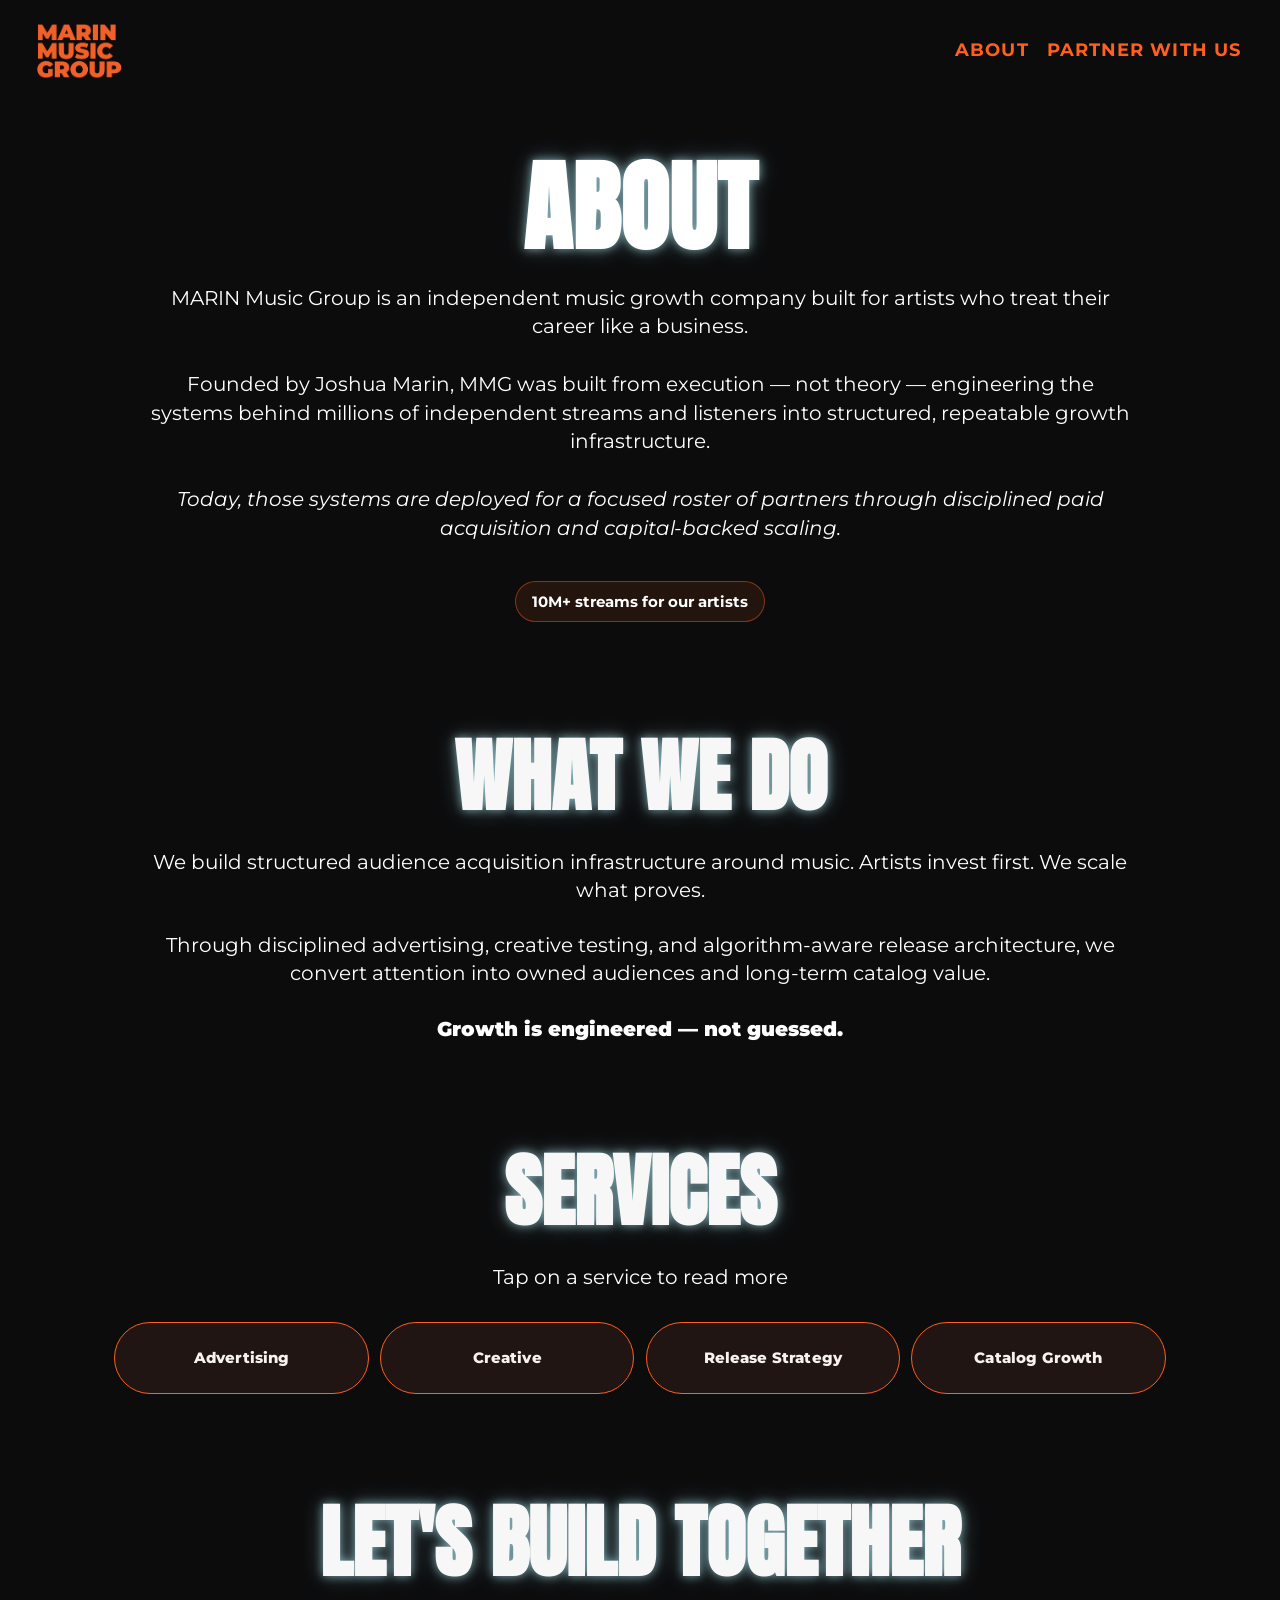
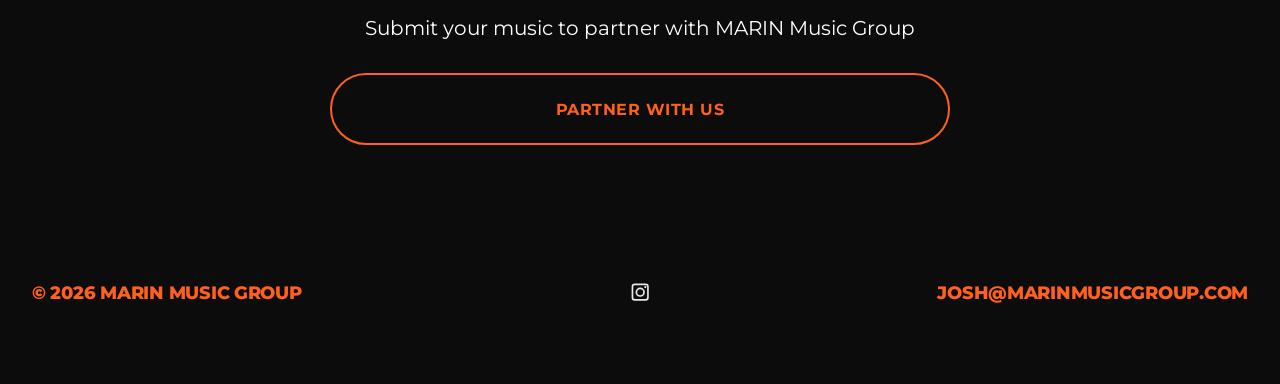
==== commit 7c4489c2: "IG" ====
--- a/about.html
+++ b/about.html
@@ -510,24 +510,14 @@
     <p class="copyright">© 2026 MARIN MUSIC GROUP</p>
 
     <nav class="socials" aria-label="Social links">
-      <a href="#" aria-label="TikTok">
-        <svg viewBox="0 0 24 24" aria-hidden="true">
-          <path d="M16.5 3c.2 1.7 1.1 3.1 2.6 3.9 1 .6 2 .9 3 .9v3.2c-1.4 0-2.8-.3-4.1-.9l-.2-.1v6.8c0 2.1-.8 3.8-2.2 5.1a7.2 7.2 0 0 1-5 2A7.1 7.1 0 0 1 3.5 17a7.1 7.1 0 0 1 7.1-7.1h.7v3.2h-.7a3.9 3.9 0 1 0 3.9 3.9V3h2z"></path>
-        </svg>
-      </a>
-      <a href="#" aria-label="Instagram">
+      <a href="https://www.instagram.com/marinmusicgroup" aria-label="Instagram">
         <svg viewBox="0 0 24 24" aria-hidden="true">
           <path d="M12 7a5 5 0 1 0 0 10 5 5 0 0 0 0-10zm0 8.2a3.2 3.2 0 1 1 0-6.4 3.2 3.2 0 0 1 0 6.4z"></path>
           <path d="M17.8 2.8H6.2A3.4 3.4 0 0 0 2.8 6.2v11.6a3.4 3.4 0 0 0 3.4 3.4h11.6a3.4 3.4 0 0 0 3.4-3.4V6.2a3.4 3.4 0 0 0-3.4-3.4zm1.6 15a1.6 1.6 0 0 1-1.6 1.6H6.2a1.6 1.6 0 0 1-1.6-1.6V6.2a1.6 1.6 0 0 1 1.6-1.6h11.6a1.6 1.6 0 0 1 1.6 1.6v11.6z"></path>
           <circle cx="17.5" cy="6.5" r="1.2"></circle>
         </svg>
       </a>
-      <a href="#" aria-label="YouTube">
-        <svg viewBox="0 0 24 24" aria-hidden="true">
-          <path d="M22 8.4c-.2-1.3-1.2-2.3-2.5-2.5C17.3 5.5 12 5.5 12 5.5s-5.3 0-7.5.4A3 3 0 0 0 2 8.4c-.4 2.3-.4 3.6-.4 3.6s0 1.3.4 3.6c.2 1.3 1.2 2.3 2.5 2.5 2.2.4 7.5.4 7.5.4s5.3 0 7.5-.4c1.3-.2 2.3-1.2 2.5-2.5.4-2.3.4-3.6.4-3.6s0-1.3-.4-3.6zM10 15.2V8.8L15.6 12 10 15.2z"></path>
-        </svg>
-      </a>
-    </nav>
+</nav>
 
     <a class="email" href="mailto:josh@marinmusicgroup.com">JOSH@MARINMUSICGROUP.COM</a>
   </footer>
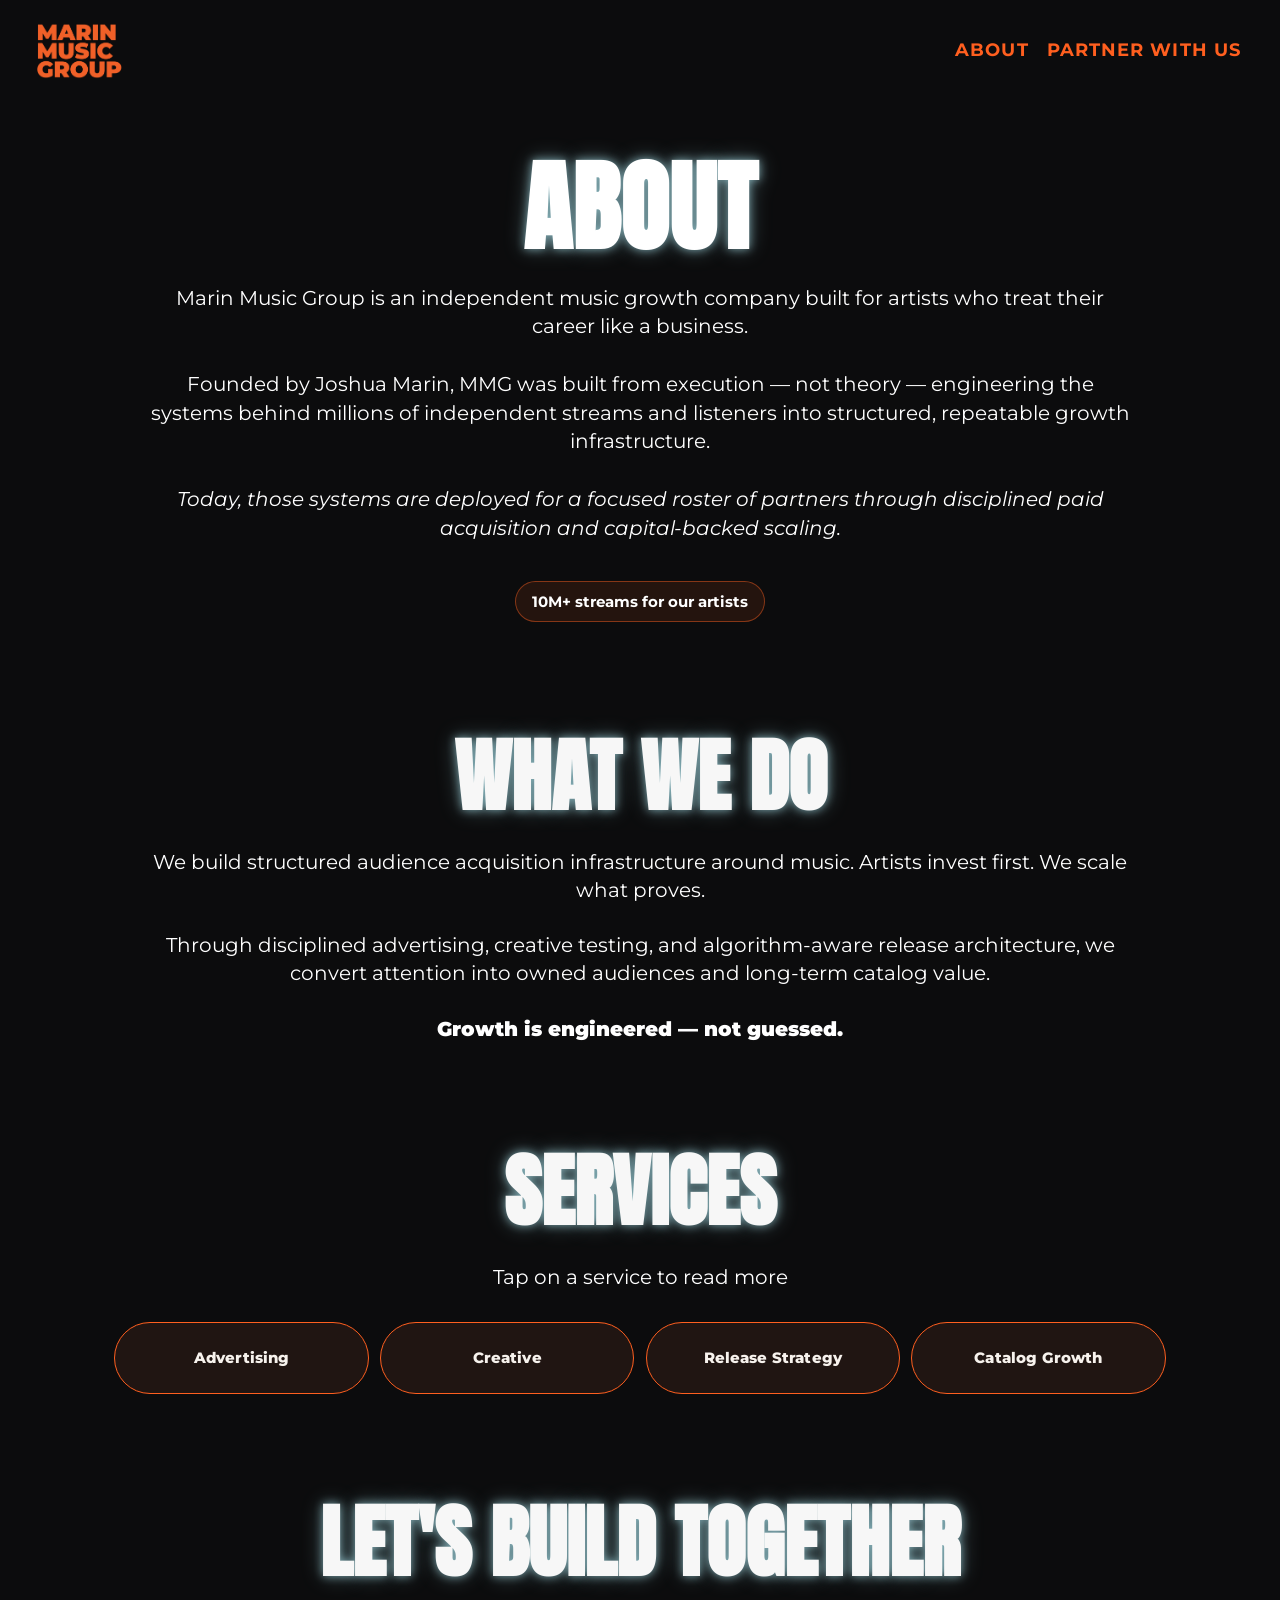
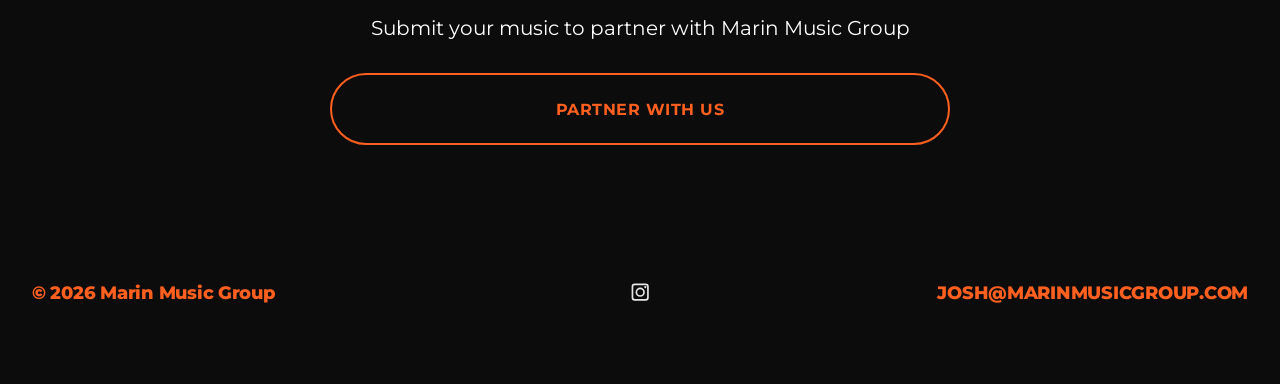
==== commit b926b648: "MARIN - Marin" ====
--- a/about.html
+++ b/about.html
@@ -4,7 +4,7 @@
   <meta charset="UTF-8">
   <meta name="viewport" content="width=device-width, initial-scale=1.0">
   <title>About | Marin Music Group</title>
-  <meta name="description" content="About MARIN Music Group">
+  <meta name="description" content="About Marin Music Group">
   <link rel="preconnect" href="https://fonts.googleapis.com">
   <link rel="preconnect" href="https://fonts.gstatic.com" crossorigin>
   <link href="https://fonts.googleapis.com/css2?family=Anton&family=Montserrat:ital,wght@0,400;0,600;0,800;1,400&display=swap" rel="stylesheet">
@@ -454,7 +454,7 @@
     <section class="about-hero shell reveal">
       <h1>ABOUT</h1>
       <p class="about-lead">
-        MARIN Music Group is an independent music growth company built for artists who treat their career like a business.
+        Marin Music Group is an independent music growth company built for artists who treat their career like a business.
         <br><br>
         Founded by Joshua Marin, MMG was built from execution — not theory — engineering the systems behind millions of independent streams and listeners into structured, repeatable growth infrastructure.
         <br><br>
@@ -488,7 +488,7 @@
 
     <section class="about-section shell reveal">
       <h2 class="about-cta-title"><span class="underlined">LET'S BUILD TOGETHER</span></h2>
-      <p class="cta-helper">Submit your music to partner with <span class="cta-brand-line">MARIN Music Group</span></p>
+      <p class="cta-helper">Submit your music to partner with <span class="cta-brand-line">Marin Music Group</span></p>
       <a class="oval-btn oval-btn-accent about-cta-btn" href="/partner-with-us">PARTNER WITH US</a>
     </section>
   </main>
@@ -507,7 +507,7 @@
   </div>
 
   <footer class="site-footer shell reveal">
-    <p class="copyright">© 2026 MARIN MUSIC GROUP</p>
+    <p class="copyright">© 2026 Marin Music Group</p>
 
     <nav class="socials" aria-label="Social links">
       <a href="https://www.instagram.com/marinmusicgroup" aria-label="Instagram">
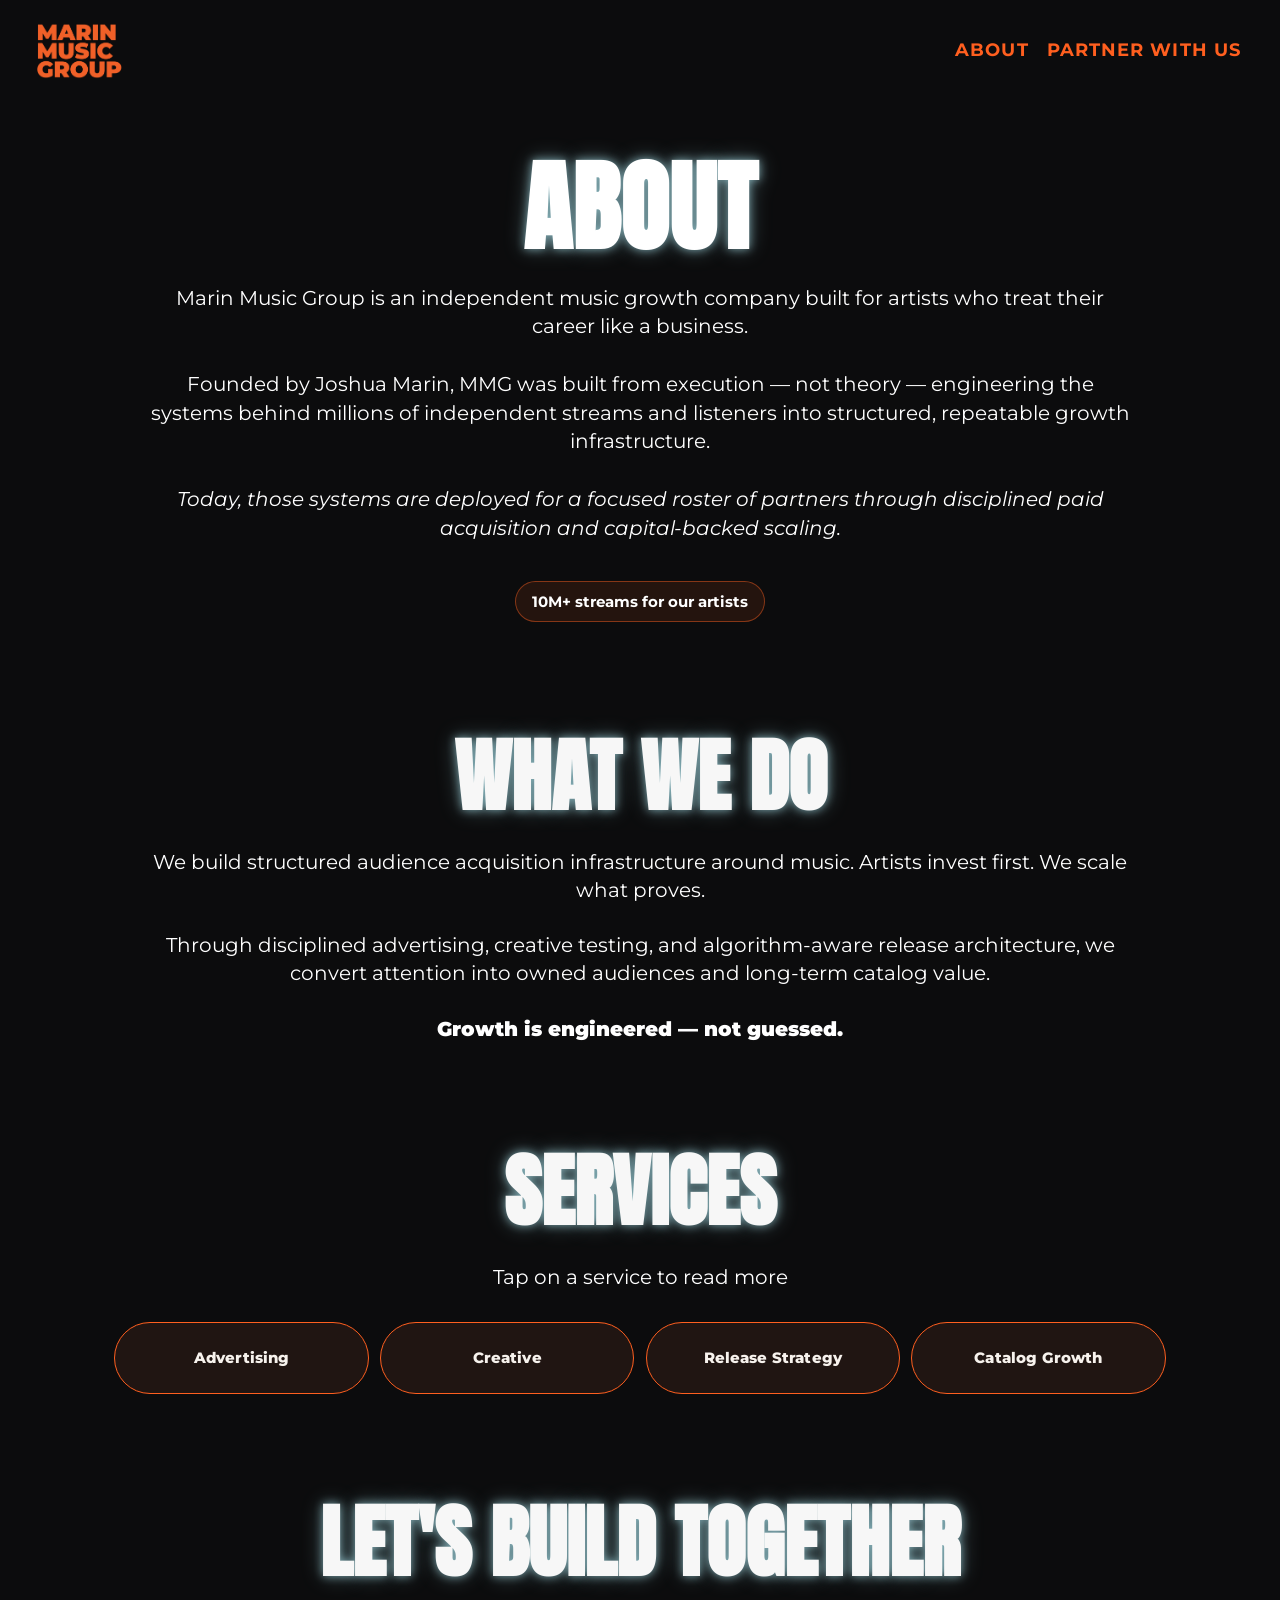
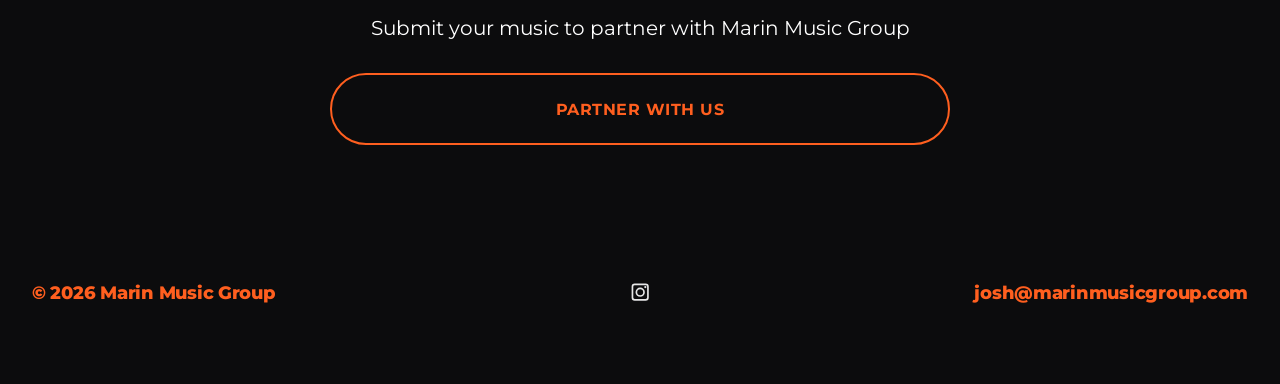
==== commit d1595902: "email" ====
--- a/about.html
+++ b/about.html
@@ -519,7 +519,7 @@
       </a>
 </nav>
 
-    <a class="email" href="mailto:josh@marinmusicgroup.com">JOSH@MARINMUSICGROUP.COM</a>
+    <a class="email" href="mailto:josh@marinmusicgroup.com">josh@marinmusicgroup.com</a>
   </footer>
 
   <script>
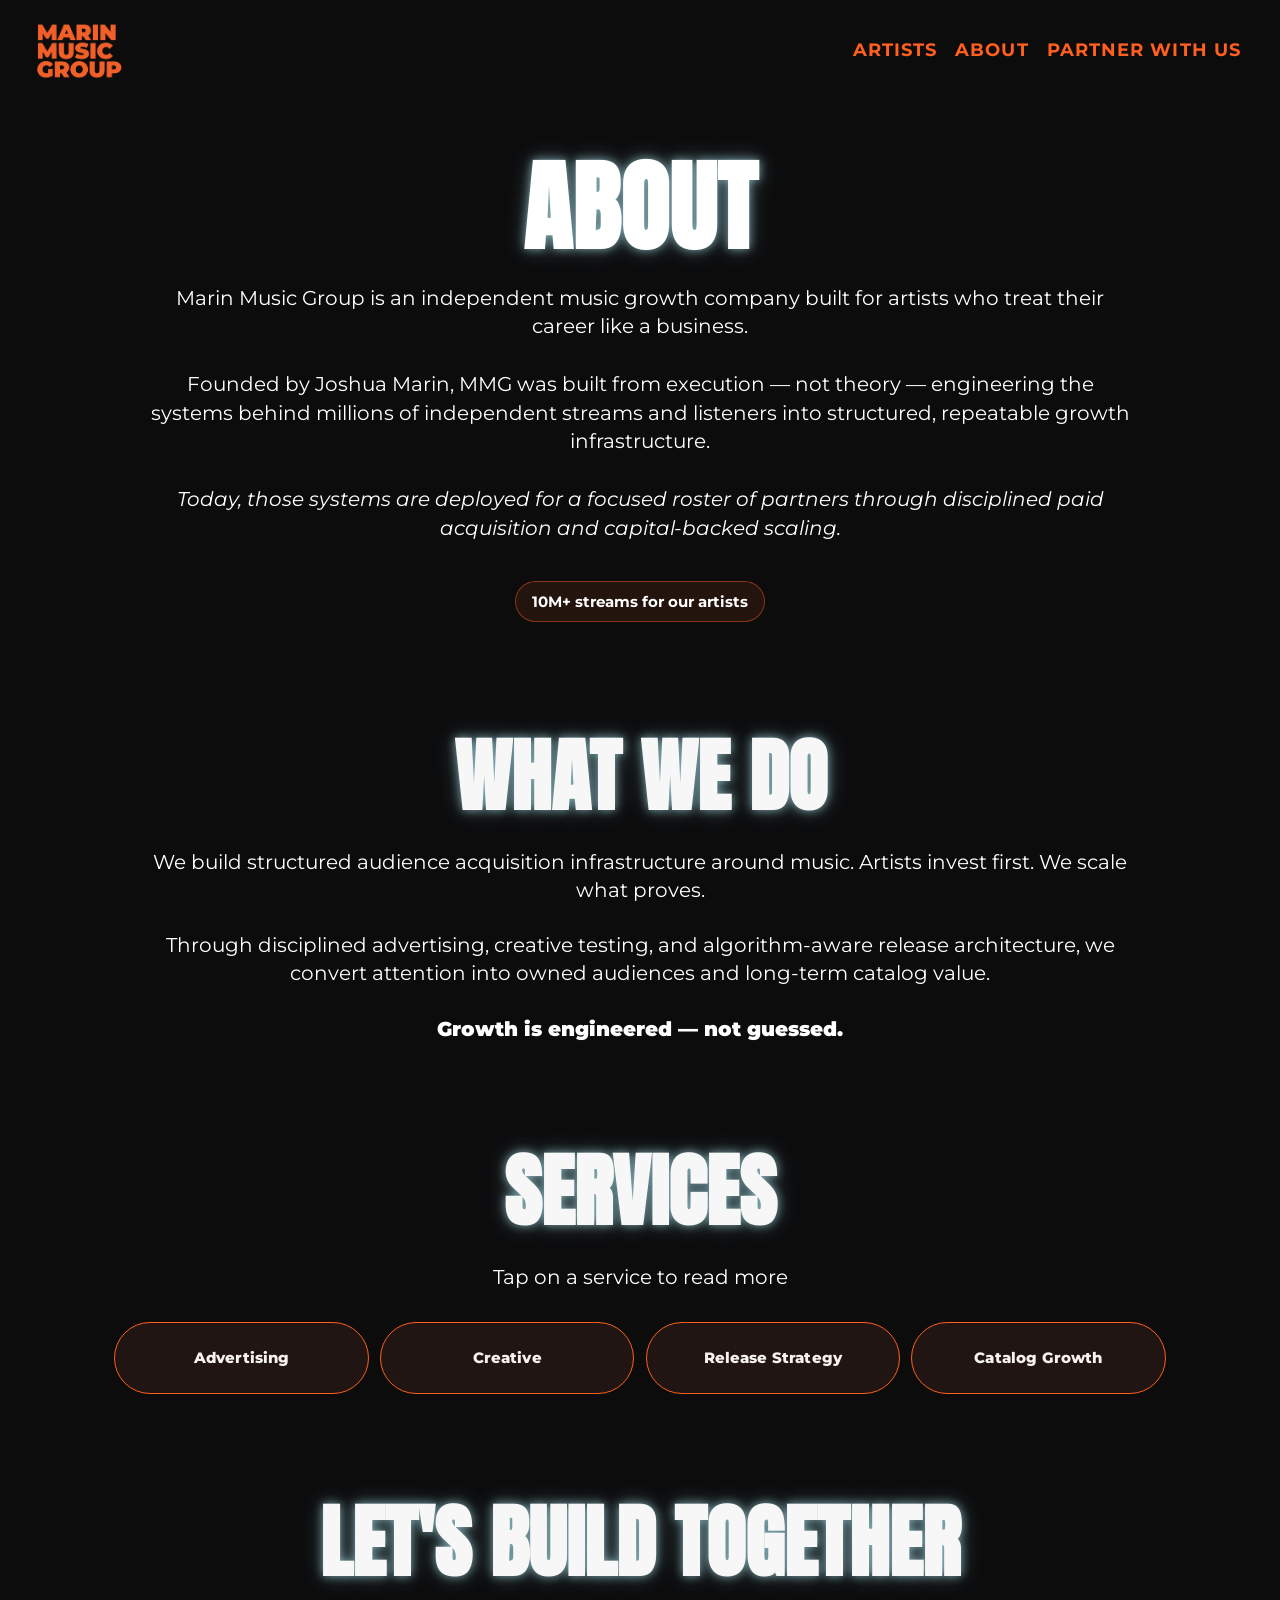
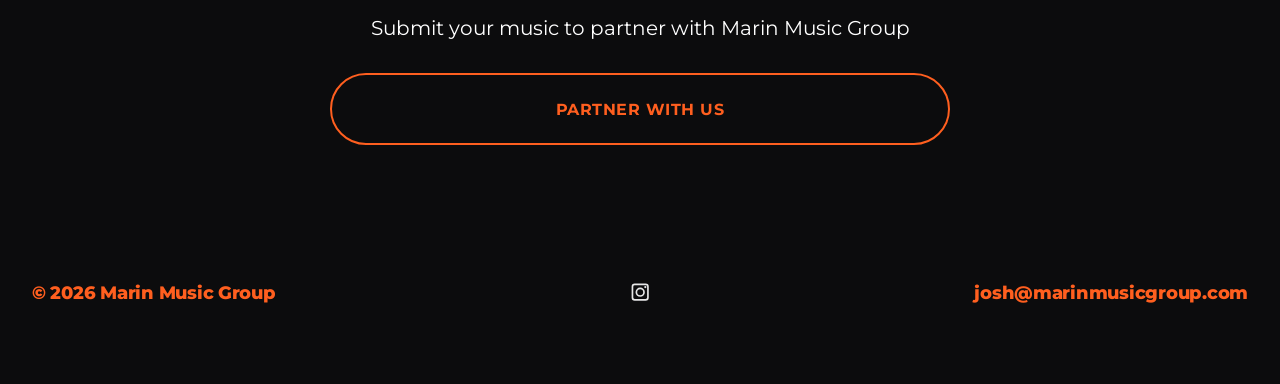
==== commit 577c0bee: "Add artist roster page" ====
--- a/about.html
+++ b/about.html
@@ -5,6 +5,7 @@
   <meta name="viewport" content="width=device-width, initial-scale=1.0">
   <title>About | Marin Music Group</title>
   <meta name="description" content="About Marin Music Group">
+  <link rel="icon" type="image/png" href="Assets/Images/MMG-Logo-Final.png">
   <link rel="preconnect" href="https://fonts.googleapis.com">
   <link rel="preconnect" href="https://fonts.gstatic.com" crossorigin>
   <link href="https://fonts.googleapis.com/css2?family=Anton&family=Montserrat:ital,wght@0,400;0,600;0,800;1,400&display=swap" rel="stylesheet">
@@ -444,6 +445,7 @@
         <span></span>
       </button>
       <nav id="main-nav" class="mobile-nav bottom-nav" aria-label="Main navigation">
+        <a href="/artists" class="nav-item">ARTISTS</a>
         <a href="/about" class="nav-item">ABOUT</a>
         <a href="/partner-with-us" class="nav-item">PARTNER WITH US</a>
       </nav>
--- a/style.css
+++ b/style.css
@@ -691,6 +691,11 @@
     font-size: clamp(0.95rem, 2.6vw, 1.1rem);
   }
 
+  .about-copy-emphasis {
+    text-decoration-skip-ink: none;
+    text-underline-offset: 0.28em;
+  }
+
   .about-text .glow-title {
     white-space: normal;
     font-size: clamp(1.8rem, 7.3vw, 3rem);
